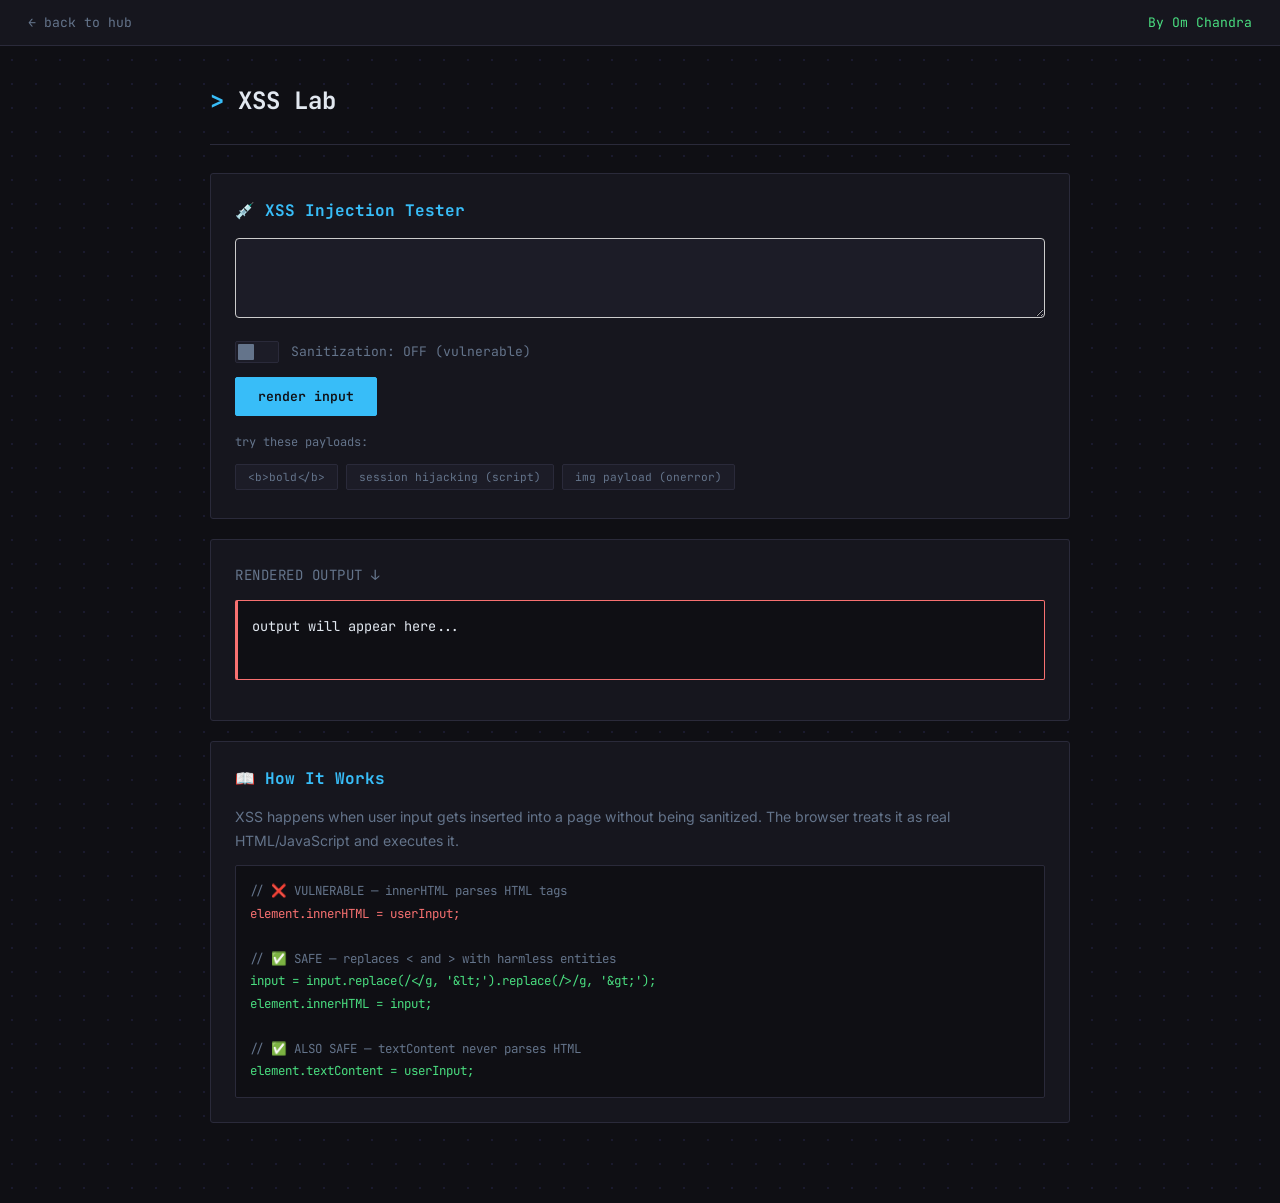
==== index.html @ b3375871 "Add files via upload" ====
<!DOCTYPE html>
<html lang="en">
<head>
  <meta charset="UTF-8">
  <meta name="viewport" content="width=device-width, initial-scale=1.0">
  <meta name="author" content="Om Chandra">
  <title>XSS Lab — Cross-Site Scripting Simulator</title>

  <link rel="preconnect" href="https://fonts.googleapis.com">
  <link rel="preconnect" href="https://fonts.gstatic.com" crossorigin>
  <link href="https://fonts.googleapis.com/css2?family=Inter:wght@400;500;600&family=JetBrains+Mono:wght@400;500;700&display=swap" rel="stylesheet">
  <link rel="stylesheet" href="style.css">
</head>

<body>

  <nav class="site-nav">
    <a href="../index.html" class="nav-back">← back to hub</a>
    <span class="nav-title">By Om Chandra</span>
  </nav>

  <main class="page-wrap">

    <header class="page-header">
      <h1><span class="prompt">&gt;</span> XSS Lab</h1>
    </header>

  

    <!-- the lab -->
    <section class="card">
      <h2>💉 XSS Injection Tester</h2>
         <textarea id="xss-input" rows="5" placeholder="" style="width: 100%; font-family: 'JetBrains Mono', monospace; margin-bottom: 15px; padding: 10px; border-radius: 4px; border: 1px solid #ccc;"></textarea>

      <!-- sanitize toggle -->
      <div class="toggle-row">
        <label class="switch">
          <input type="checkbox" id="sanitize-toggle" onchange="updateToggleLabel()">
          <span class="slider"></span>
        </label>
        <span class="toggle-label" id="toggle-label">Sanitization: OFF (vulnerable)</span>
      </div>

      <button class="render-btn" onclick="renderOutput()">render input</button>

      <!-- quick payload buttons -->
      <p style="font-size: 0.75rem; color: var(--text-muted); font-family: 'JetBrains Mono', monospace; margin-bottom: 6px;">
        try these payloads:
      </p>
      <div class="samples">
        <button class="sample-btn" onclick="loadSample(0)">&lt;b&gt;bold&lt;/b&gt;</button>
        <button class="sample-btn" onclick="loadSample(1)">session hijacking (script)</button>
        <button class="sample-btn" onclick="loadSample(2)">img payload (onerror)</button>
        
        
      </div>
    </section>

    <!-- output -->
    <section class="card">
      <p class="output-label">rendered output ↓</p>
      <div class="vulnerable-output" id="xss-output">
        output will appear here...
      </div>
    </section>

    <!-- explanation -->
    <section class="card">
      <h2>📖 How It Works</h2>
      <p>
        XSS happens when user input gets inserted into a page without being sanitized.
        The browser treats it as real HTML/JavaScript and executes it.
      </p>

      <div class="code-block">
        <span class="comment">// ❌ VULNERABLE — innerHTML parses HTML tags</span><br>
        <span class="danger">element.innerHTML = userInput;</span><br><br>
        <span class="comment">// ✅ SAFE — replaces &lt; and &gt; with harmless entities</span><br>
        <span class="safe">input = input.replace(/&lt;/g, '&amp;lt;').replace(/&gt;/g, '&amp;gt;');</span><br>
        <span class="safe">element.innerHTML = input;</span><br><br>
        <span class="comment">// ✅ ALSO SAFE — textContent never parses HTML</span><br>
        <span class="safe">element.textContent = userInput;</span>
      </div>
    </section>

  </main>

  <script>

  // Sample XSS payloads for demonstration
  // In real web audits, we look for input entry points that lack validation
  const samples = [
    '<b>bold text works safely</b>',
    '<script>document.getElementById(\'xss-output\').innerHTML = \'Exfiltrating Cookie: session_id=\' + Math.random().toString(36).substring(2);<\/script>',
    '<img src=x onerror="alert(\'XSS executed via image onerror handler!\')">',
    '<h1 style="color:var(--accent-red); font-family:\'JetBrains Mono\'">DEFACED WEBSITE BY HACKER</h1>',
    '<iframe src="https://example.com" width="100%" height="80"></iframe>'
  ];

  function loadSample(index) {
    document.getElementById('xss-input').value = samples[index];
  }

  function renderOutput() {
    let input = document.getElementById('xss-input').value;
    let output = document.getElementById('xss-output');
    let sanitized = document.getElementById('sanitize-toggle').checked;

    if (sanitized) {
      // this is the fix — replace angle brackets with html entities
      // so the browser shows them as text instead of parsing them
      input = input.replace(/&/g, '&amp;')
                    .replace(/</g, '&lt;')
                    .replace(/>/g, '&gt;')
                    .replace(/"/g, '&quot;')
                    .replace(/'/g, '&#039;');
      output.innerHTML = input;
    } else {
      // This simulates a reflected XSS attack safely in the DOM.
      // innerHTML is literally the vulnerability because it parses tags.
      // But browsers block <script> from executing via innerHTML.
      // So we write explicit code to parse and run the script element, simulating the browser vulnerability!
      output.innerHTML = input;
      
      const scripts = output.getElementsByTagName('script');
      for (let s of scripts) {
        const newScript = document.createElement('script');
        newScript.textContent = s.textContent;
        document.body.appendChild(newScript);
        newScript.remove(); // Clean up tag, code already ran in DOM
      }
    }
  }

  function updateToggleLabel() {
    let on = document.getElementById('sanitize-toggle').checked;
    let label = document.getElementById('toggle-label');
    if (on) {
      label.textContent = 'Sanitization: ON (protected)';
      label.classList.add('active');
    } else {
      label.textContent = 'Sanitization: OFF (vulnerable)';
      label.classList.remove('active');
    }
  }

  </script>

</body>
</html>
---- style.css ----
/* ============================================
   xss lab — safe simulation of cross-site scripting
   shows how innerHTML is vulnerable and how to fix it
   ============================================ */

:root {
  --bg-deep: #0f0f14;
  --bg-surface: #16161e;
  --bg-elevated: #1c1c27;
  --border: #2a2a3a;
  --border-accent: #38bdf8;
  --text-primary: #e2e8f0;
  --text-muted: #64748b;
  --accent-blue: #38bdf8;
  --accent-green: #4ade80;
  --accent-red: #f87171;
  --accent-amber: #fbbf24;
}

*, *::before, *::after { margin: 0; padding: 0; box-sizing: border-box; }

body {
  font-family: 'Inter', system-ui, sans-serif;
  background-color: var(--bg-deep);
  color: var(--text-primary);
  min-height: 100vh;
  line-height: 1.6;
  background-image: radial-gradient(circle, #1a1a2e 1px, transparent 1px);
  background-size: 24px 24px;
}

.site-nav {
  display: flex; align-items: center; justify-content: space-between;
  padding: 12px 28px; border-bottom: 1px solid var(--border); background: var(--bg-surface);
}
.nav-back {
  font-family: 'JetBrains Mono', monospace; color: var(--text-muted);
  text-decoration: none; font-size: 0.82rem; transition: color 0.2s;
}
.nav-back:hover { color: var(--accent-blue); }
.nav-title { font-family: 'JetBrains Mono', monospace; color: var(--accent-green); font-size: 0.82rem; }

.page-wrap { width: 92%; max-width: 860px; margin: 0 auto; padding: 36px 0 60px; }

.page-header { margin-bottom: 28px; padding-bottom: 18px; border-bottom: 1px solid var(--border); }
.page-header h1 { font-family: 'JetBrains Mono', monospace; font-size: 1.5rem; font-weight: 700; margin-bottom: 6px; }
.page-header h1 .prompt { color: var(--accent-blue); }
.page-header .subtitle { color: var(--text-muted); font-size: 0.88rem; }

/* warning banner */
.warning-banner {
  padding: 12px 16px;
  background: rgba(251, 191, 36, 0.08);
  border: 1px solid var(--accent-amber);
  border-left: 3px solid var(--accent-amber);
  border-radius: 2px;
  font-family: 'JetBrains Mono', monospace;
  font-size: 0.78rem;
  color: var(--accent-amber);
  margin-bottom: 24px;
  line-height: 1.6;
}

.card {
  background: var(--bg-surface);
  border: 1px solid var(--border);
  border-radius: 3px;
  padding: 24px;
  margin-bottom: 20px;
}

.card h2 {
  font-family: 'JetBrains Mono', monospace;
  font-size: 1rem;
  color: var(--accent-blue);
  margin-bottom: 14px;
}

.card p {
  font-size: 0.88rem;
  color: var(--text-muted);
  line-height: 1.7;
  margin-bottom: 12px;
}

/* input */
textarea {
  width: 100%;
  height: 80px;
  padding: 12px 14px;
  background: var(--bg-elevated);
  color: var(--text-primary);
  border: 1px solid var(--border);
  border-radius: 2px;
  font-family: 'JetBrains Mono', monospace;
  font-size: 0.85rem;
  resize: vertical;
  outline: none;
  transition: border-color 0.2s;
  margin-bottom: 12px;
}
textarea:focus { border-color: var(--accent-blue); }

/* sanitize toggle */
.toggle-row {
  display: flex;
  align-items: center;
  gap: 12px;
  margin-bottom: 14px;
  font-family: 'JetBrains Mono', monospace;
  font-size: 0.82rem;
}

/* the toggle switch itself */
.switch {
  position: relative;
  width: 44px;
  height: 22px;
  flex-shrink: 0;
}

.switch input {
  opacity: 0;
  width: 0;
  height: 0;
}

.slider {
  position: absolute;
  cursor: pointer;
  top: 0; left: 0; right: 0; bottom: 0;
  background: var(--bg-elevated);
  border: 1px solid var(--border);
  border-radius: 2px;
  transition: 0.2s;
}

.slider:before {
  content: "";
  position: absolute;
  height: 16px;
  width: 16px;
  left: 2px;
  bottom: 2px;
  background: var(--text-muted);
  border-radius: 1px;
  transition: 0.2s;
}

input:checked + .slider {
  background: var(--accent-green);
  border-color: var(--accent-green);
}

input:checked + .slider:before {
  transform: translateX(22px);
  background: #0f0f14;
}

.toggle-label {
  color: var(--text-muted);
}
.toggle-label.active {
  color: var(--accent-green);
}

button.render-btn {
  padding: 10px 22px;
  background: var(--accent-blue);
  color: #0f0f14;
  border: 1px solid var(--accent-blue);
  border-radius: 2px;
  font-family: 'JetBrains Mono', monospace;
  font-size: 0.82rem;
  font-weight: 600;
  cursor: pointer;
  transition: background 0.15s;
  margin-bottom: 16px;
}
button.render-btn:hover { background: #2ca8e0; }

/* output areas */
.output-label {
  font-family: 'JetBrains Mono', monospace;
  font-size: 0.72rem;
  color: var(--text-muted);
  text-transform: uppercase;
  letter-spacing: 0.5px;
  margin-bottom: 6px;
}

.vulnerable-output {
  min-height: 80px;
  padding: 14px;
  background: var(--bg-deep);
  border: 1px solid var(--accent-red);
  border-left: 3px solid var(--accent-red);
  border-radius: 2px;
  font-family: 'JetBrains Mono', monospace;
  font-size: 0.85rem;
  line-height: 1.7;
  word-break: break-all;
  margin-bottom: 16px;
  color: var(--text-primary);
}

/* sample payloads */
.samples {
  margin-top: 8px;
}

.sample-btn {
  display: inline-block;
  padding: 5px 12px;
  margin: 4px 4px 4px 0;
  background: var(--bg-elevated);
  color: var(--text-muted);
  border: 1px solid var(--border);
  border-radius: 2px;
  font-family: 'JetBrains Mono', monospace;
  font-size: 0.7rem;
  cursor: pointer;
  transition: border-color 0.2s, color 0.2s;
}
.sample-btn:hover {
  border-color: var(--accent-red);
  color: var(--accent-red);
}

/* code block for explanation */
.code-block {
  background: var(--bg-deep);
  border: 1px solid var(--border);
  border-radius: 2px;
  padding: 14px;
  font-family: 'JetBrains Mono', monospace;
  font-size: 0.78rem;
  color: var(--accent-green);
  line-height: 1.8;
  overflow-x: auto;
  margin-top: 10px;
}

.code-block .comment { color: var(--text-muted); }
.code-block .danger { color: var(--accent-red); }
.code-block .safe { color: var(--accent-green); }

.site-footer {
  border-top: 1px solid var(--border);
  padding: 20px 28px; text-align: center;
  font-family: 'JetBrains Mono', monospace; font-size: 0.72rem;
  color: var(--text-muted); background: var(--bg-surface);
}
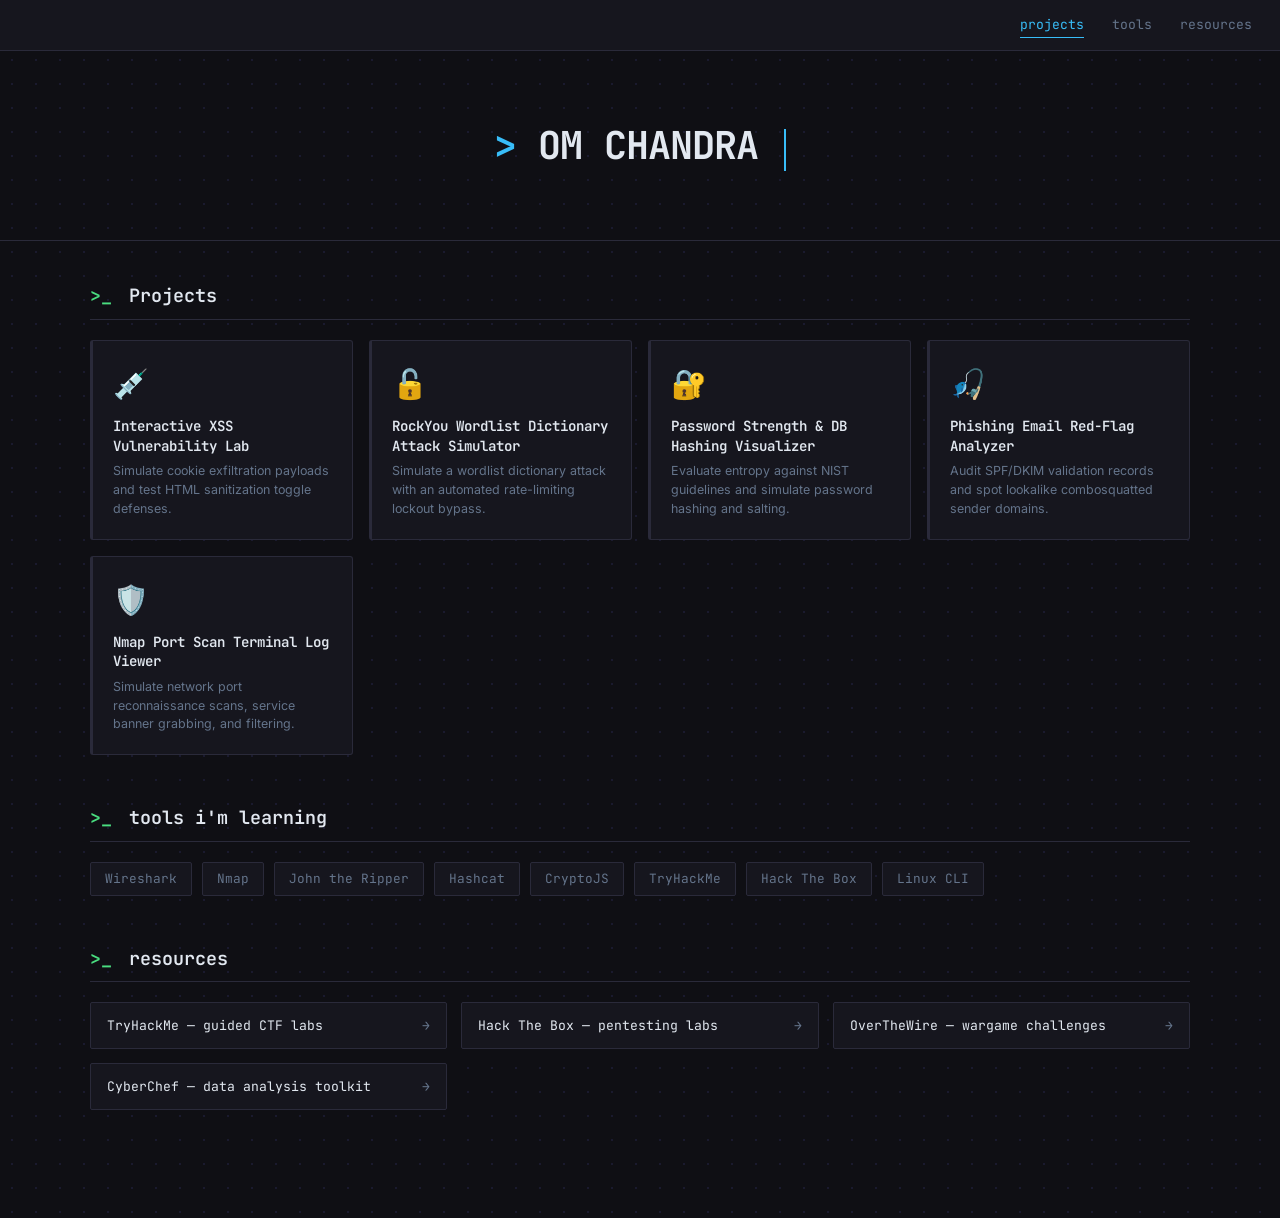
==== commit 80226924: "Add files via upload" ====
--- a/index.html
+++ b/index.html
@@ -4,147 +4,128 @@
   <meta charset="UTF-8">
   <meta name="viewport" content="width=device-width, initial-scale=1.0">
   <meta name="author" content="Om Chandra">
-  <title>XSS Lab — Cross-Site Scripting Simulator</title>
+  <meta name="description" content="Cybersecurity tools, write-ups, and learning resources — a student-built security hub.">
+  <title>Cyber Security Hub</title>
 
+  <!-- fonts — JetBrains Mono for code/headings, Inter for body -->
   <link rel="preconnect" href="https://fonts.googleapis.com">
   <link rel="preconnect" href="https://fonts.gstatic.com" crossorigin>
   <link href="https://fonts.googleapis.com/css2?family=Inter:wght@400;500;600&family=JetBrains+Mono:wght@400;500;700&display=swap" rel="stylesheet">
+
   <link rel="stylesheet" href="style.css">
 </head>
 
 <body>
 
+  <!-- nav — styled like a terminal prompt bar -->
   <nav class="site-nav">
-    <a href="../index.html" class="nav-back">← back to hub</a>
-    <span class="nav-title">By Om Chandra</span>
+    <div class="nav-brand"></div>
+    <div class="nav-links">
+      <a href="#projects" class="active">projects</a>
+      <a href="#tools">tools</a>
+      <a href="#resources">resources</a>
+    </div>
   </nav>
 
-  <main class="page-wrap">
+  <!-- hero -->
+  <header class="hero">
+    <h1>
+      <span class="prompt">&gt;</span> OM CHANDRA <span class="cursor"></span>
+    </h1>
+    <p class="tagline"></p>
+    <p class="credit"></p>
+  </header>
 
-    <header class="page-header">
-      <h1><span class="prompt">&gt;</span> XSS Lab</h1>
-    </header>
+  <main class="content">
 
-  
+    <!-- ===== PROJECTS ===== -->
+    <section id="projects">
+      <h2 class="section-heading">
+        <span class="prompt">&gt;_</span> Projects
+      </h2>
 
-    <!-- the lab -->
-    <section class="card">
-      <h2>💉 XSS Injection Tester</h2>
-         <textarea id="xss-input" rows="5" placeholder="" style="width: 100%; font-family: 'JetBrains Mono', monospace; margin-bottom: 15px; padding: 10px; border-radius: 4px; border: 1px solid #ccc;"></textarea>
+      <div class="project-grid">
 
-      <!-- sanitize toggle -->
-      <div class="toggle-row">
-        <label class="switch">
-          <input type="checkbox" id="sanitize-toggle" onchange="updateToggleLabel()">
-          <span class="slider"></span>
-        </label>
-        <span class="toggle-label" id="toggle-label">Sanitization: OFF (vulnerable)</span>
-      </div>
+        <a href="xss-lab/index1.html" class="project-card">
+          <span class="card-icon">💉</span>
+          <div class="card-title">Interactive XSS Vulnerability Lab</div>
+          <div class="card-desc">Simulate cookie exfiltration payloads and test HTML sanitization toggle defenses.</div>
+        </a>
 
-      <button class="render-btn" onclick="renderOutput()">render input</button>
+        <a href="brute-force/index2.html" class="project-card">
+          <span class="card-icon">🔓</span>
+          <div class="card-title">RockYou Wordlist Dictionary Attack Simulator</div>
+          <div class="card-desc">Simulate a wordlist dictionary attack with an automated rate-limiting lockout bypass.</div>
+        </a>
 
-      <!-- quick payload buttons -->
-      <p style="font-size: 0.75rem; color: var(--text-muted); font-family: 'JetBrains Mono', monospace; margin-bottom: 6px;">
-        try these payloads:
-      </p>
-      <div class="samples">
-        <button class="sample-btn" onclick="loadSample(0)">&lt;b&gt;bold&lt;/b&gt;</button>
-        <button class="sample-btn" onclick="loadSample(1)">session hijacking (script)</button>
-        <button class="sample-btn" onclick="loadSample(2)">img payload (onerror)</button>
-        
-        
+        <a href="password-checker/index3.html" class="project-card">
+          <span class="card-icon">🔐</span>
+          <div class="card-title">Password Strength &amp; DB Hashing Visualizer</div>
+          <div class="card-desc">Evaluate entropy against NIST guidelines and simulate password hashing and salting.</div>
+        </a>
+
+        <a href="phishing-analyzer/index4.html" class="project-card">
+          <span class="card-icon">🎣</span>
+          <div class="card-title">Phishing Email Red-Flag Analyzer</div>
+          <div class="card-desc">Audit SPF/DKIM validation records and spot lookalike combosquatted sender domains.</div>
+        </a>
+
+        <a href="port-scanner/index5.html" class="project-card">
+          <span class="card-icon">🛡️</span>
+          <div class="card-title">Nmap Port Scan Terminal Log Viewer</div>
+          <div class="card-desc">Simulate network port reconnaissance scans, service banner grabbing, and filtering.</div>
+        </a>
+
       </div>
     </section>
 
-    <!-- output -->
-    <section class="card">
-      <p class="output-label">rendered output ↓</p>
-      <div class="vulnerable-output" id="xss-output">
-        output will appear here...
+    <!-- ===== TOOLS I'M LEARNING ===== -->
+    <section id="tools">
+      <h2 class="section-heading">
+        <span class="prompt">&gt;_</span> tools i'm learning
+      </h2>
+
+      <ul class="tools-list">
+        <li>Wireshark</li>
+        <li>Nmap</li>
+        <li>John the Ripper</li>
+        <li>Hashcat</li>
+        <li>CryptoJS</li>
+        <li>TryHackMe</li>
+        <li>Hack The Box</li>
+        <li>Linux CLI</li>
+      </ul>
+    </section>
+
+    <!-- ===== RESOURCES ===== -->
+    <section id="resources">
+      <h2 class="section-heading">
+        <span class="prompt">&gt;_</span> resources
+      </h2>
+
+      <div class="resources-grid">
+        <a href="https://tryhackme.com" target="_blank" class="resource-link">
+          TryHackMe — guided CTF labs
+          <span class="arrow">→</span>
+        </a>
+        <a href="https://www.hackthebox.com" target="_blank" class="resource-link">
+          Hack The Box — pentesting labs
+          <span class="arrow">→</span>
+        </a>
+
+        <a href="https://overthewire.org/wargames/" target="_blank" class="resource-link">
+          OverTheWire — wargame challenges
+          <span class="arrow">→</span>
+        </a>
+        <a href="https://cyberchef.org" target="_blank" class="resource-link">
+          CyberChef — data analysis toolkit
+          <span class="arrow">→</span>
+        </a>
       </div>
     </section>
-
-    <!-- explanation -->
-    <section class="card">
-      <h2>📖 How It Works</h2>
-      <p>
-        XSS happens when user input gets inserted into a page without being sanitized.
-        The browser treats it as real HTML/JavaScript and executes it.
-      </p>
-
-      <div class="code-block">
-        <span class="comment">// ❌ VULNERABLE — innerHTML parses HTML tags</span><br>
-        <span class="danger">element.innerHTML = userInput;</span><br><br>
-        <span class="comment">// ✅ SAFE — replaces &lt; and &gt; with harmless entities</span><br>
-        <span class="safe">input = input.replace(/&lt;/g, '&amp;lt;').replace(/&gt;/g, '&amp;gt;');</span><br>
-        <span class="safe">element.innerHTML = input;</span><br><br>
-        <span class="comment">// ✅ ALSO SAFE — textContent never parses HTML</span><br>
-        <span class="safe">element.textContent = userInput;</span>
-      </div>
-    </section>
-
   </main>
 
-  <script>
-
-  // Sample XSS payloads for demonstration
-  // In real web audits, we look for input entry points that lack validation
-  const samples = [
-    '<b>bold text works safely</b>',
-    '<script>document.getElementById(\'xss-output\').innerHTML = \'Exfiltrating Cookie: session_id=\' + Math.random().toString(36).substring(2);<\/script>',
-    '<img src=x onerror="alert(\'XSS executed via image onerror handler!\')">',
-    '<h1 style="color:var(--accent-red); font-family:\'JetBrains Mono\'">DEFACED WEBSITE BY HACKER</h1>',
-    '<iframe src="https://example.com" width="100%" height="80"></iframe>'
-  ];
-
-  function loadSample(index) {
-    document.getElementById('xss-input').value = samples[index];
-  }
-
-  function renderOutput() {
-    let input = document.getElementById('xss-input').value;
-    let output = document.getElementById('xss-output');
-    let sanitized = document.getElementById('sanitize-toggle').checked;
-
-    if (sanitized) {
-      // this is the fix — replace angle brackets with html entities
-      // so the browser shows them as text instead of parsing them
-      input = input.replace(/&/g, '&amp;')
-                    .replace(/</g, '&lt;')
-                    .replace(/>/g, '&gt;')
-                    .replace(/"/g, '&quot;')
-                    .replace(/'/g, '&#039;');
-      output.innerHTML = input;
-    } else {
-      // This simulates a reflected XSS attack safely in the DOM.
-      // innerHTML is literally the vulnerability because it parses tags.
-      // But browsers block <script> from executing via innerHTML.
-      // So we write explicit code to parse and run the script element, simulating the browser vulnerability!
-      output.innerHTML = input;
-      
-      const scripts = output.getElementsByTagName('script');
-      for (let s of scripts) {
-        const newScript = document.createElement('script');
-        newScript.textContent = s.textContent;
-        document.body.appendChild(newScript);
-        newScript.remove(); // Clean up tag, code already ran in DOM
-      }
-    }
-  }
-
-  function updateToggleLabel() {
-    let on = document.getElementById('sanitize-toggle').checked;
-    let label = document.getElementById('toggle-label');
-    if (on) {
-      label.textContent = 'Sanitization: ON (protected)';
-      label.classList.add('active');
-    } else {
-      label.textContent = 'Sanitization: OFF (vulnerable)';
-      label.classList.remove('active');
-    }
-  }
-
-  </script>
+ 
 
 </body>
 </html>
